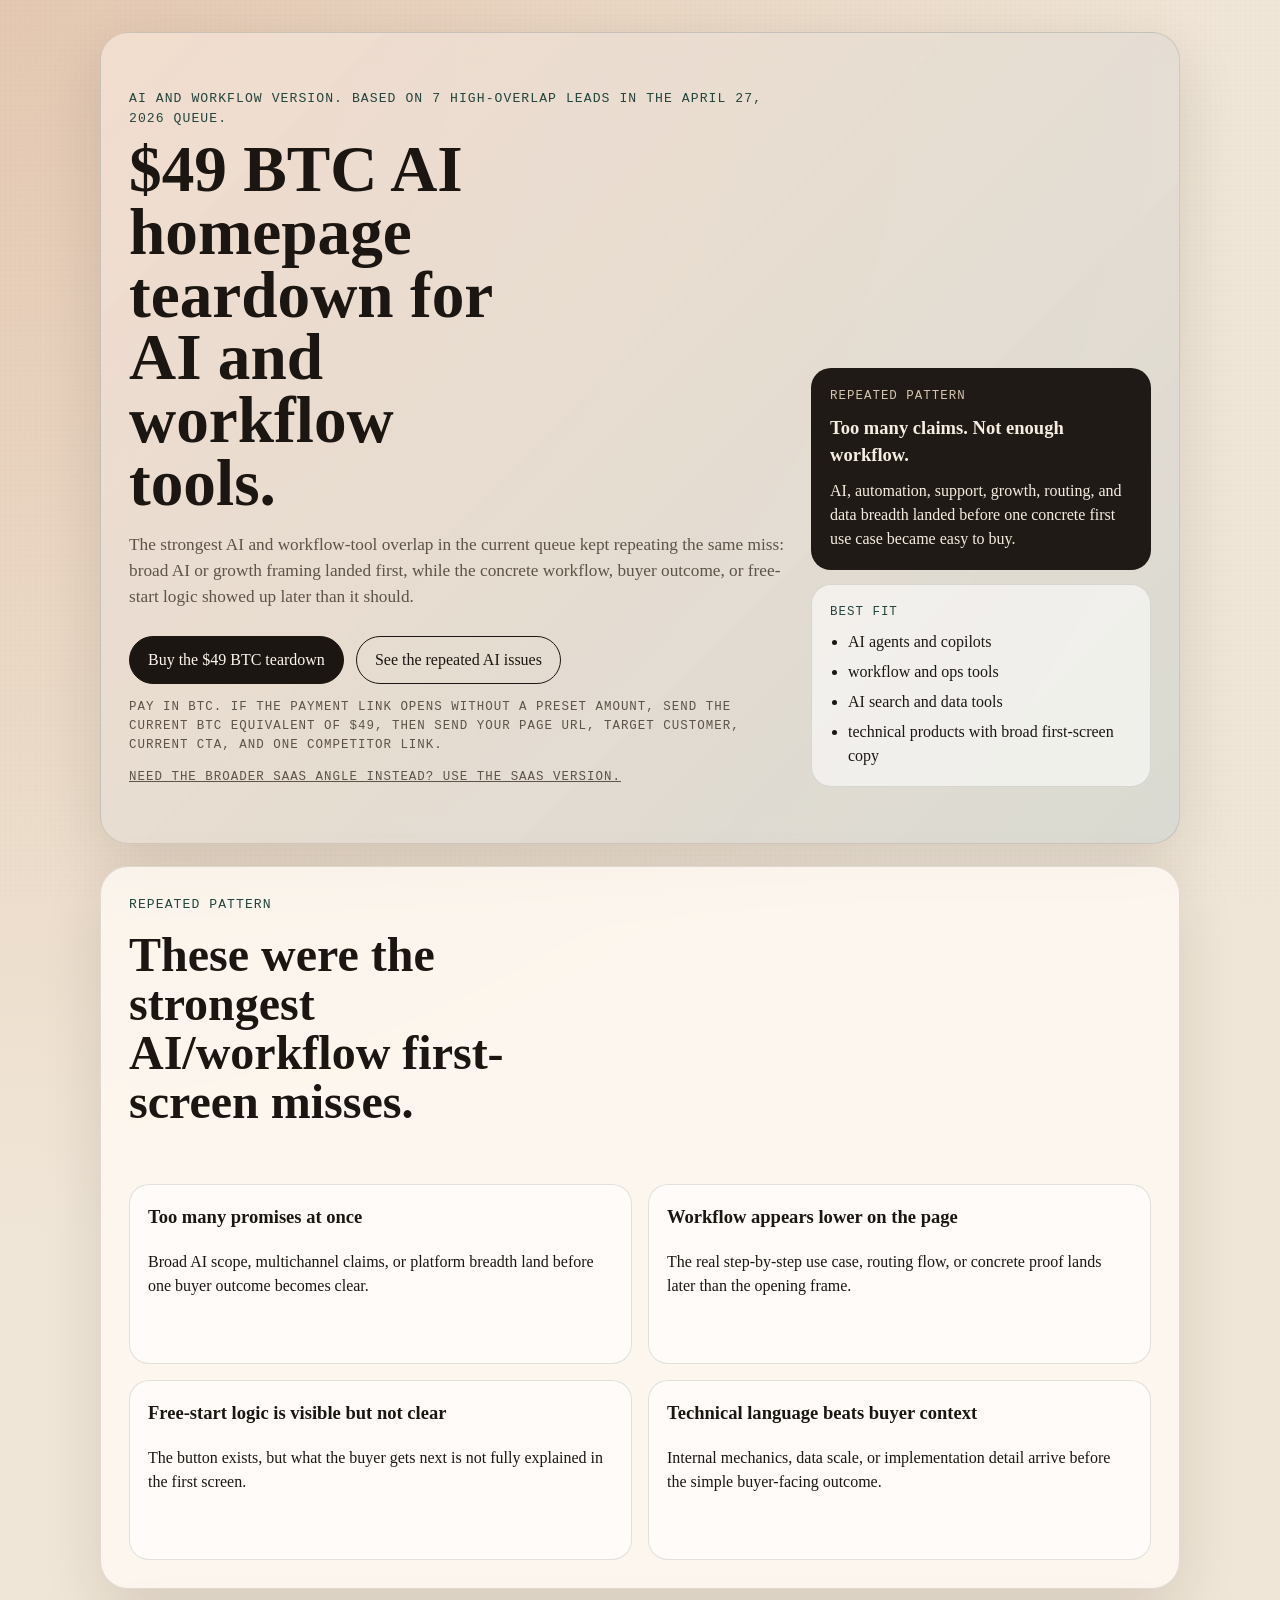
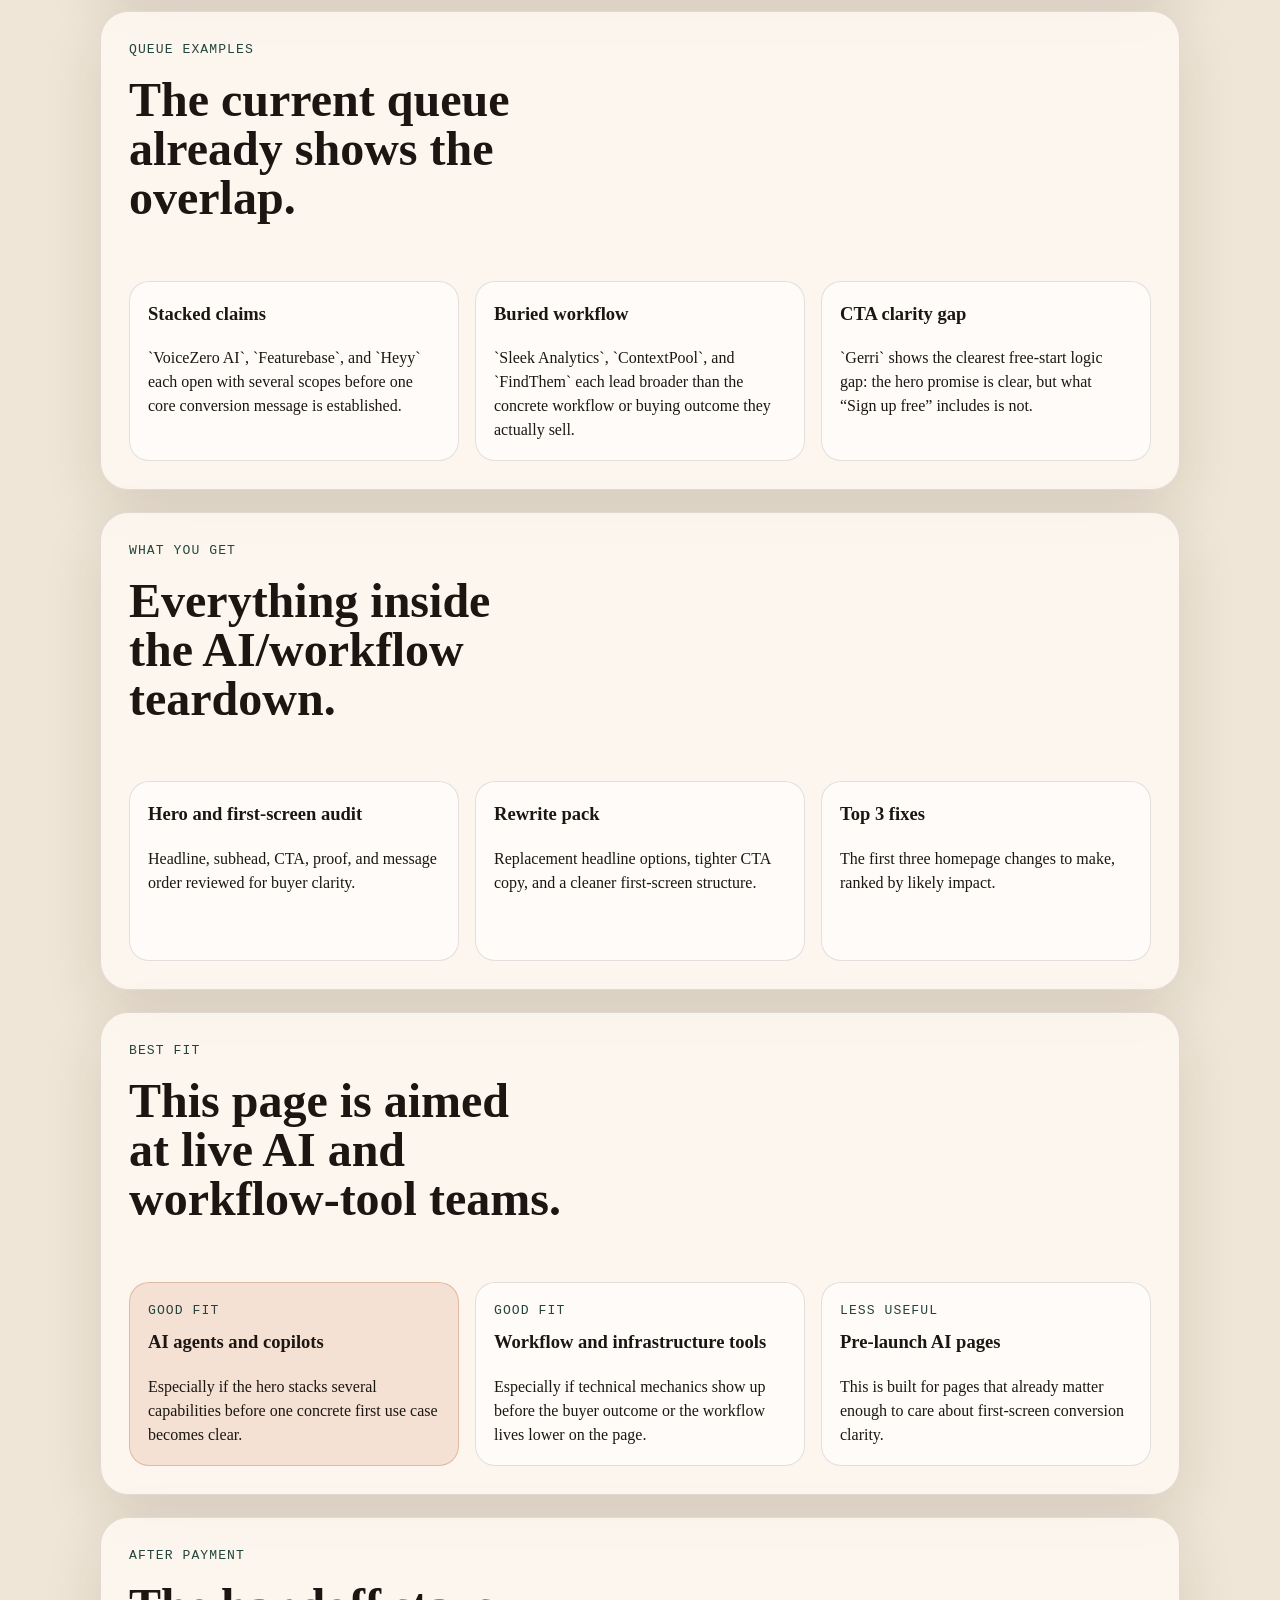
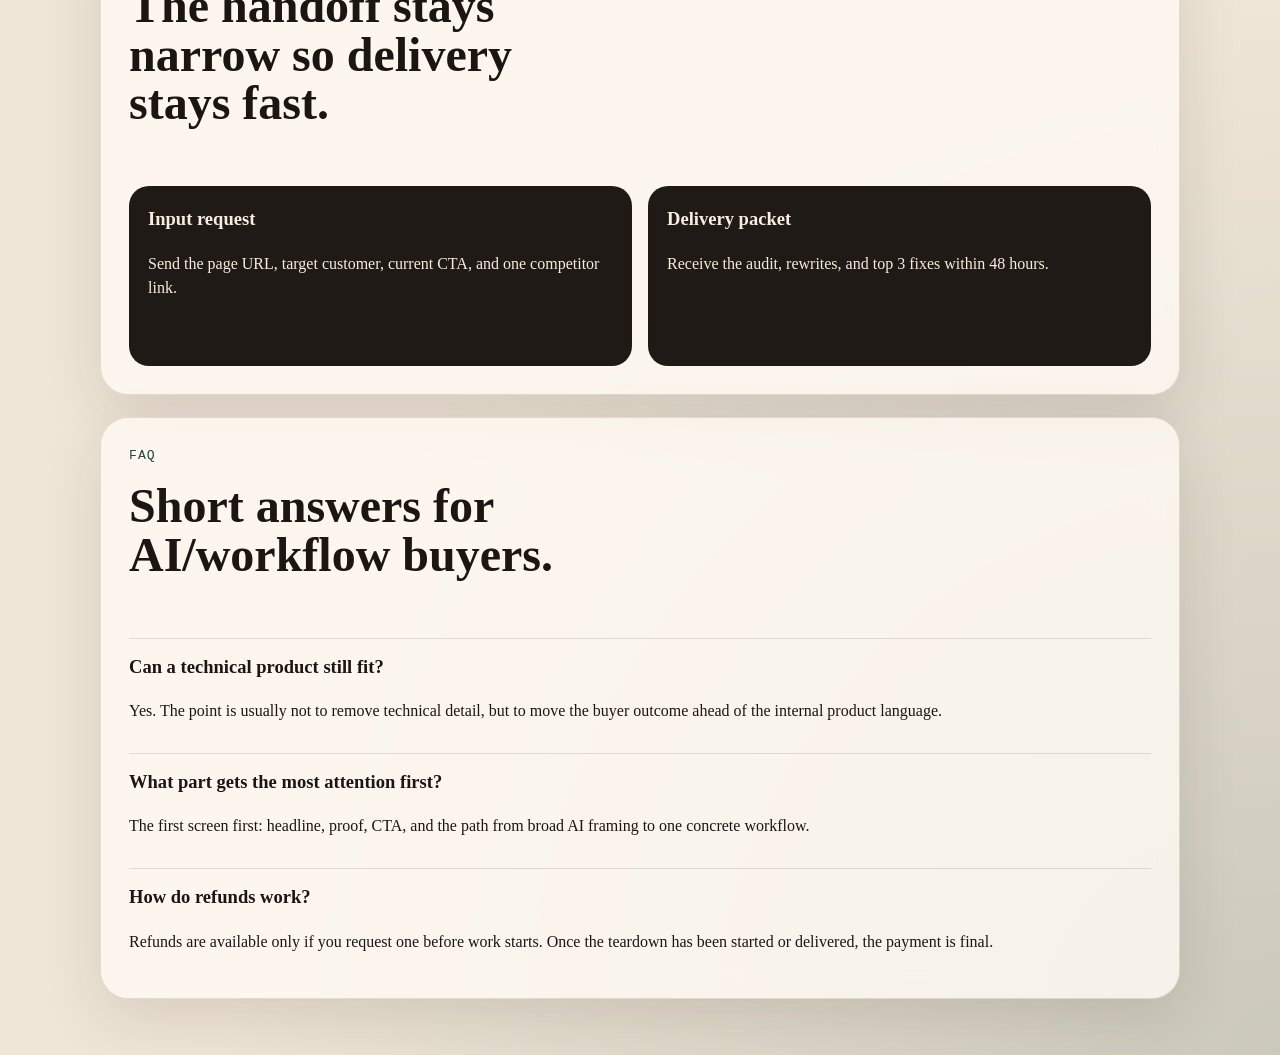
==== ai-tools.html @ 193f2f81 "Add AI tools page variant" ====
<!DOCTYPE html>
<html lang="en">
<head>
  <meta charset="UTF-8">
  <meta name="viewport" content="width=device-width, initial-scale=1.0">
  <title>$49 BTC AI Homepage Teardown | 48-Hour Audit, Rewrites &amp; Top 3 Fixes</title>
  <meta
    name="description"
    content="$49 BTC AI homepage teardown for AI and workflow tools: hero and first-screen audit, rewrite pack, and top 3 fixes delivered within 48 hours."
  >
  <link rel="canonical" href="https://ar93027666z-lang.github.io/btc-teardown-offer-site/ai-tools.html">
  <meta property="og:type" content="website">
  <meta property="og:title" content="$49 BTC AI homepage teardown for AI and workflow tools.">
  <meta property="og:description" content="$49 BTC AI homepage teardown for AI and workflow tools: hero and first-screen audit, rewrite pack, and top 3 fixes delivered within 48 hours.">
  <meta property="og:url" content="https://ar93027666z-lang.github.io/btc-teardown-offer-site/ai-tools.html">
  <meta property="og:image" content="https://ar93027666z-lang.github.io/btc-teardown-offer-site/og-ai-tools.png">
  <meta property="og:image:alt" content="$49 BTC AI homepage teardown social preview card">
  <meta name="twitter:card" content="summary_large_image">
  <meta name="twitter:title" content="$49 BTC AI homepage teardown for AI and workflow tools.">
  <meta name="twitter:description" content="$49 BTC AI homepage teardown for AI and workflow tools: hero and first-screen audit, rewrite pack, and top 3 fixes delivered within 48 hours.">
  <meta name="twitter:image" content="https://ar93027666z-lang.github.io/btc-teardown-offer-site/og-ai-tools.png">
  <link rel="stylesheet" href="styles.css">
</head>
<body>
  <div class="grain"></div>
  <main class="page">
    <section class="hero">
      <div class="hero-grid">
        <div class="hero-copy">
          <p class="eyebrow">AI and workflow version. Based on 7 high-overlap leads in the April 27, 2026 queue.</p>
          <h1 class="hero-title-wide">$49 BTC AI homepage teardown for AI and workflow tools.</h1>
          <p class="lede">
            The strongest AI and workflow-tool overlap in the current queue kept repeating the same miss:
            broad AI or growth framing landed first, while the concrete workflow, buyer outcome, or free-start logic
            showed up later than it should.
          </p>
          <div class="hero-actions">
            <a class="button button-primary" href="bitcoin:bc1qpc36vmfm8wdl7qlwahs66vujlg5tp5ukm9t7ex?label=48-hour%20landing-page%20teardown&message=%2449%20BTC%20teardown">Buy the $49 BTC teardown</a>
            <a class="button button-secondary" href="#ai-patterns">See the repeated AI issues</a>
          </div>
          <p class="microcopy">Pay in BTC. If the payment link opens without a preset amount, send the current BTC equivalent of $49, then send your page URL, target customer, current CTA, and one competitor link.</p>
          <p class="microcopy"><a class="inline-link" href="saas.html">Need the broader SaaS angle instead? Use the SaaS version.</a></p>
        </div>
        <aside class="hero-side">
          <article class="side-card side-card-dark">
            <p class="side-label">Repeated pattern</p>
            <h3>Too many claims. Not enough workflow.</h3>
            <p>AI, automation, support, growth, routing, and data breadth landed before one concrete first use case became easy to buy.</p>
          </article>
          <article class="side-card">
            <p class="side-label">Best fit</p>
            <ul class="compact-list">
              <li>AI agents and copilots</li>
              <li>workflow and ops tools</li>
              <li>AI search and data tools</li>
              <li>technical products with broad first-screen copy</li>
            </ul>
          </article>
        </aside>
      </div>
    </section>

    <section class="panel" id="ai-patterns">
      <div class="panel-head">
        <p class="section-tag">Repeated pattern</p>
        <h2>These were the strongest AI/workflow first-screen misses.</h2>
      </div>
      <div class="grid two-up">
        <article class="card">
          <h3>Too many promises at once</h3>
          <p>Broad AI scope, multichannel claims, or platform breadth land before one buyer outcome becomes clear.</p>
        </article>
        <article class="card">
          <h3>Workflow appears lower on the page</h3>
          <p>The real step-by-step use case, routing flow, or concrete proof lands later than the opening frame.</p>
        </article>
        <article class="card">
          <h3>Free-start logic is visible but not clear</h3>
          <p>The button exists, but what the buyer gets next is not fully explained in the first screen.</p>
        </article>
        <article class="card">
          <h3>Technical language beats buyer context</h3>
          <p>Internal mechanics, data scale, or implementation detail arrive before the simple buyer-facing outcome.</p>
        </article>
      </div>
    </section>

    <section class="panel">
      <div class="panel-head">
        <p class="section-tag">Queue examples</p>
        <h2>The current queue already shows the overlap.</h2>
      </div>
      <div class="grid three-up">
        <article class="card">
          <h3>Stacked claims</h3>
          <p>`VoiceZero AI`, `Featurebase`, and `Heyy` each open with several scopes before one core conversion message is established.</p>
        </article>
        <article class="card">
          <h3>Buried workflow</h3>
          <p>`Sleek Analytics`, `ContextPool`, and `FindThem` each lead broader than the concrete workflow or buying outcome they actually sell.</p>
        </article>
        <article class="card">
          <h3>CTA clarity gap</h3>
          <p>`Gerri` shows the clearest free-start logic gap: the hero promise is clear, but what “Sign up free” includes is not.</p>
        </article>
      </div>
    </section>

    <section class="panel">
      <div class="panel-head">
        <p class="section-tag">What you get</p>
        <h2>Everything inside the AI/workflow teardown.</h2>
      </div>
      <div class="grid three-up">
        <article class="card">
          <h3>Hero and first-screen audit</h3>
          <p>Headline, subhead, CTA, proof, and message order reviewed for buyer clarity.</p>
        </article>
        <article class="card">
          <h3>Rewrite pack</h3>
          <p>Replacement headline options, tighter CTA copy, and a cleaner first-screen structure.</p>
        </article>
        <article class="card">
          <h3>Top 3 fixes</h3>
          <p>The first three homepage changes to make, ranked by likely impact.</p>
        </article>
      </div>
    </section>

    <section class="panel">
      <div class="panel-head">
        <p class="section-tag">Best fit</p>
        <h2>This page is aimed at live AI and workflow-tool teams.</h2>
      </div>
      <div class="grid three-up">
        <article class="card featured">
          <p class="tier-label">Good fit</p>
          <h3>AI agents and copilots</h3>
          <p>Especially if the hero stacks several capabilities before one concrete first use case becomes clear.</p>
        </article>
        <article class="card">
          <p class="tier-label">Good fit</p>
          <h3>Workflow and infrastructure tools</h3>
          <p>Especially if technical mechanics show up before the buyer outcome or the workflow lives lower on the page.</p>
        </article>
        <article class="card">
          <p class="tier-label">Less useful</p>
          <h3>Pre-launch AI pages</h3>
          <p>This is built for pages that already matter enough to care about first-screen conversion clarity.</p>
        </article>
      </div>
    </section>

    <section class="panel" id="after-payment">
      <div class="panel-head">
        <p class="section-tag">After payment</p>
        <h2>The handoff stays narrow so delivery stays fast.</h2>
      </div>
      <div class="grid two-up">
        <article class="card dark-card">
          <h3>Input request</h3>
          <p>Send the page URL, target customer, current CTA, and one competitor link.</p>
        </article>
        <article class="card dark-card">
          <h3>Delivery packet</h3>
          <p>Receive the audit, rewrites, and top 3 fixes within 48 hours.</p>
        </article>
      </div>
    </section>

    <section class="panel faq">
      <div class="panel-head">
        <p class="section-tag">FAQ</p>
        <h2>Short answers for AI/workflow buyers.</h2>
      </div>
      <div class="faq-list">
        <article class="faq-item">
          <h3>Can a technical product still fit?</h3>
          <p>Yes. The point is usually not to remove technical detail, but to move the buyer outcome ahead of the internal product language.</p>
        </article>
        <article class="faq-item">
          <h3>What part gets the most attention first?</h3>
          <p>The first screen first: headline, proof, CTA, and the path from broad AI framing to one concrete workflow.</p>
        </article>
        <article class="faq-item">
          <h3>How do refunds work?</h3>
          <p>Refunds are available only if you request one before work starts. Once the teardown has been started or delivered, the payment is final.</p>
        </article>
      </div>
    </section>
  </main>
</body>
</html>
---- styles.css ----
:root {
  --bg: #f0e6d7;
  --paper: rgba(255, 251, 244, 0.8);
  --ink: #1b1611;
  --muted: #5d5348;
  --accent: #b44f19;
  --accent-2: #23453d;
  --line: rgba(27, 22, 17, 0.12);
  --shadow: 0 20px 60px rgba(37, 27, 15, 0.12);
  --hero: linear-gradient(135deg, rgba(180, 79, 25, 0.12), rgba(35, 69, 61, 0.16));
}

* {
  box-sizing: border-box;
}

html {
  font-size: 16px;
}

body {
  margin: 0;
  color: var(--ink);
  background:
    radial-gradient(circle at top left, rgba(180, 79, 25, 0.2), transparent 28%),
    radial-gradient(circle at bottom right, rgba(35, 69, 61, 0.18), transparent 24%),
    var(--bg);
  font-family: "Iowan Old Style", "Palatino Linotype", "Book Antiqua", Palatino, Georgia, serif;
  line-height: 1.5;
}

.grain {
  position: fixed;
  inset: 0;
  pointer-events: none;
  opacity: 0.16;
  background-image:
    linear-gradient(rgba(0, 0, 0, 0.04) 1px, transparent 1px),
    linear-gradient(90deg, rgba(0, 0, 0, 0.04) 1px, transparent 1px);
  background-size: 5px 5px;
  mix-blend-mode: multiply;
}

.page {
  width: min(1080px, calc(100% - 32px));
  margin: 0 auto;
  padding: 32px 0 56px;
}

.hero,
.panel {
  border: 1px solid var(--line);
  border-radius: 28px;
  background: var(--paper);
  backdrop-filter: blur(12px);
  box-shadow: var(--shadow);
}

.hero {
  padding: 56px 28px;
  background-image: var(--hero);
}

.hero-grid {
  display: grid;
  grid-template-columns: minmax(0, 1.35fr) minmax(280px, 340px);
  gap: 22px;
  align-items: end;
}

.hero-copy > :last-child {
  margin-bottom: 0;
}

.hero-side {
  display: grid;
  gap: 14px;
}

.panel {
  margin-top: 22px;
  padding: 28px;
}

.eyebrow,
.section-tag,
.microcopy {
  font-family: "Aptos Mono", "SFMono-Regular", Consolas, monospace;
  letter-spacing: 0.08em;
  text-transform: uppercase;
}

.eyebrow,
.section-tag {
  margin: 0 0 10px;
  color: var(--accent-2);
  font-size: 0.82rem;
}

.microcopy {
  margin-top: 14px;
  color: var(--muted);
  font-size: 0.78rem;
}

.microcopy a,
.inline-link {
  color: inherit;
}

h1,
h2,
h3,
p {
  margin-top: 0;
}

h1 {
  max-width: 10ch;
  margin-bottom: 18px;
  font-size: clamp(2.6rem, 6vw, 4.8rem);
  line-height: 0.96;
}

.hero-title-wide {
  max-width: 13ch;
  font-size: clamp(2.4rem, 5.1vw, 4.1rem);
}

h2 {
  max-width: 18ch;
  font-size: clamp(1.8rem, 4vw, 3rem);
  line-height: 1.02;
}

h3 {
  font-size: 1.16rem;
}

.lede {
  max-width: 42rem;
  color: var(--muted);
  font-size: 1.08rem;
}

.hero-actions {
  display: flex;
  flex-wrap: wrap;
  gap: 12px;
  margin-top: 26px;
}

.button {
  display: inline-flex;
  align-items: center;
  justify-content: center;
  min-height: 48px;
  padding: 0 18px;
  border-radius: 999px;
  border: 1px solid var(--ink);
  text-decoration: none;
  transition: transform 180ms ease, background-color 180ms ease, color 180ms ease;
}

.button:hover {
  transform: translateY(-1px);
}

.button-full {
  width: 100%;
}

.button-primary {
  background: var(--ink);
  color: #fff7ed;
}

.button-secondary {
  color: var(--ink);
  background: transparent;
}

.panel-head {
  display: flex;
  flex-direction: column;
  gap: 6px;
  margin-bottom: 18px;
}

.grid {
  display: grid;
  gap: 16px;
}

.three-up {
  grid-template-columns: repeat(3, minmax(0, 1fr));
}

.two-up {
  grid-template-columns: repeat(2, minmax(0, 1fr));
}

.card {
  min-height: 180px;
  padding: 18px;
  border: 1px solid var(--line);
  border-radius: 20px;
  background: rgba(255, 255, 255, 0.58);
}

.card p:last-child {
  margin-bottom: 0;
}

.featured {
  border-color: rgba(180, 79, 25, 0.28);
  background: rgba(180, 79, 25, 0.12);
}

.dark-card {
  background: #1f1a15;
  color: #f6ede2;
}

.action-card {
  display: flex;
  flex-direction: column;
  justify-content: space-between;
}

.side-card {
  padding: 18px;
  border: 1px solid var(--line);
  border-radius: 20px;
  background: rgba(255, 255, 255, 0.58);
}

.side-card h3 {
  margin-bottom: 10px;
}

.side-card p:last-child,
.side-card ul:last-child {
  margin-bottom: 0;
}

.side-card-dark {
  background: #1f1a15;
  color: #f6ede2;
}

.side-label {
  margin: 0 0 8px;
  color: var(--accent-2);
  font-family: "Aptos Mono", "SFMono-Regular", Consolas, monospace;
  font-size: 0.78rem;
  letter-spacing: 0.08em;
  text-transform: uppercase;
}

.side-card-dark .side-label {
  color: #d6c5af;
}

.compact-list {
  margin: 0;
  padding-left: 18px;
}

.compact-list li + li {
  margin-top: 6px;
}

.tier-label {
  margin: 0 0 8px;
  color: var(--accent-2);
  font-family: "Aptos Mono", "SFMono-Regular", Consolas, monospace;
  font-size: 0.82rem;
  letter-spacing: 0.08em;
  text-transform: uppercase;
}

.split {
  display: grid;
  grid-template-columns: 1.1fr 1fr;
  gap: 24px;
}

.stack > :last-child {
  margin-bottom: 0;
}

.list {
  margin: 0;
  padding-left: 18px;
}

.faq-list {
  display: grid;
  gap: 14px;
}

.faq-item {
  padding-top: 14px;
  border-top: 1px solid var(--line);
}

@media (max-width: 820px) {
  .page {
    width: min(100% - 20px, 1080px);
    padding-top: 18px;
  }

  .hero,
  .panel {
    border-radius: 22px;
    padding: 22px;
  }

  .three-up,
  .two-up,
  .split,
  .hero-grid {
    grid-template-columns: 1fr;
  }

  h1 {
    max-width: 100%;
  }
}
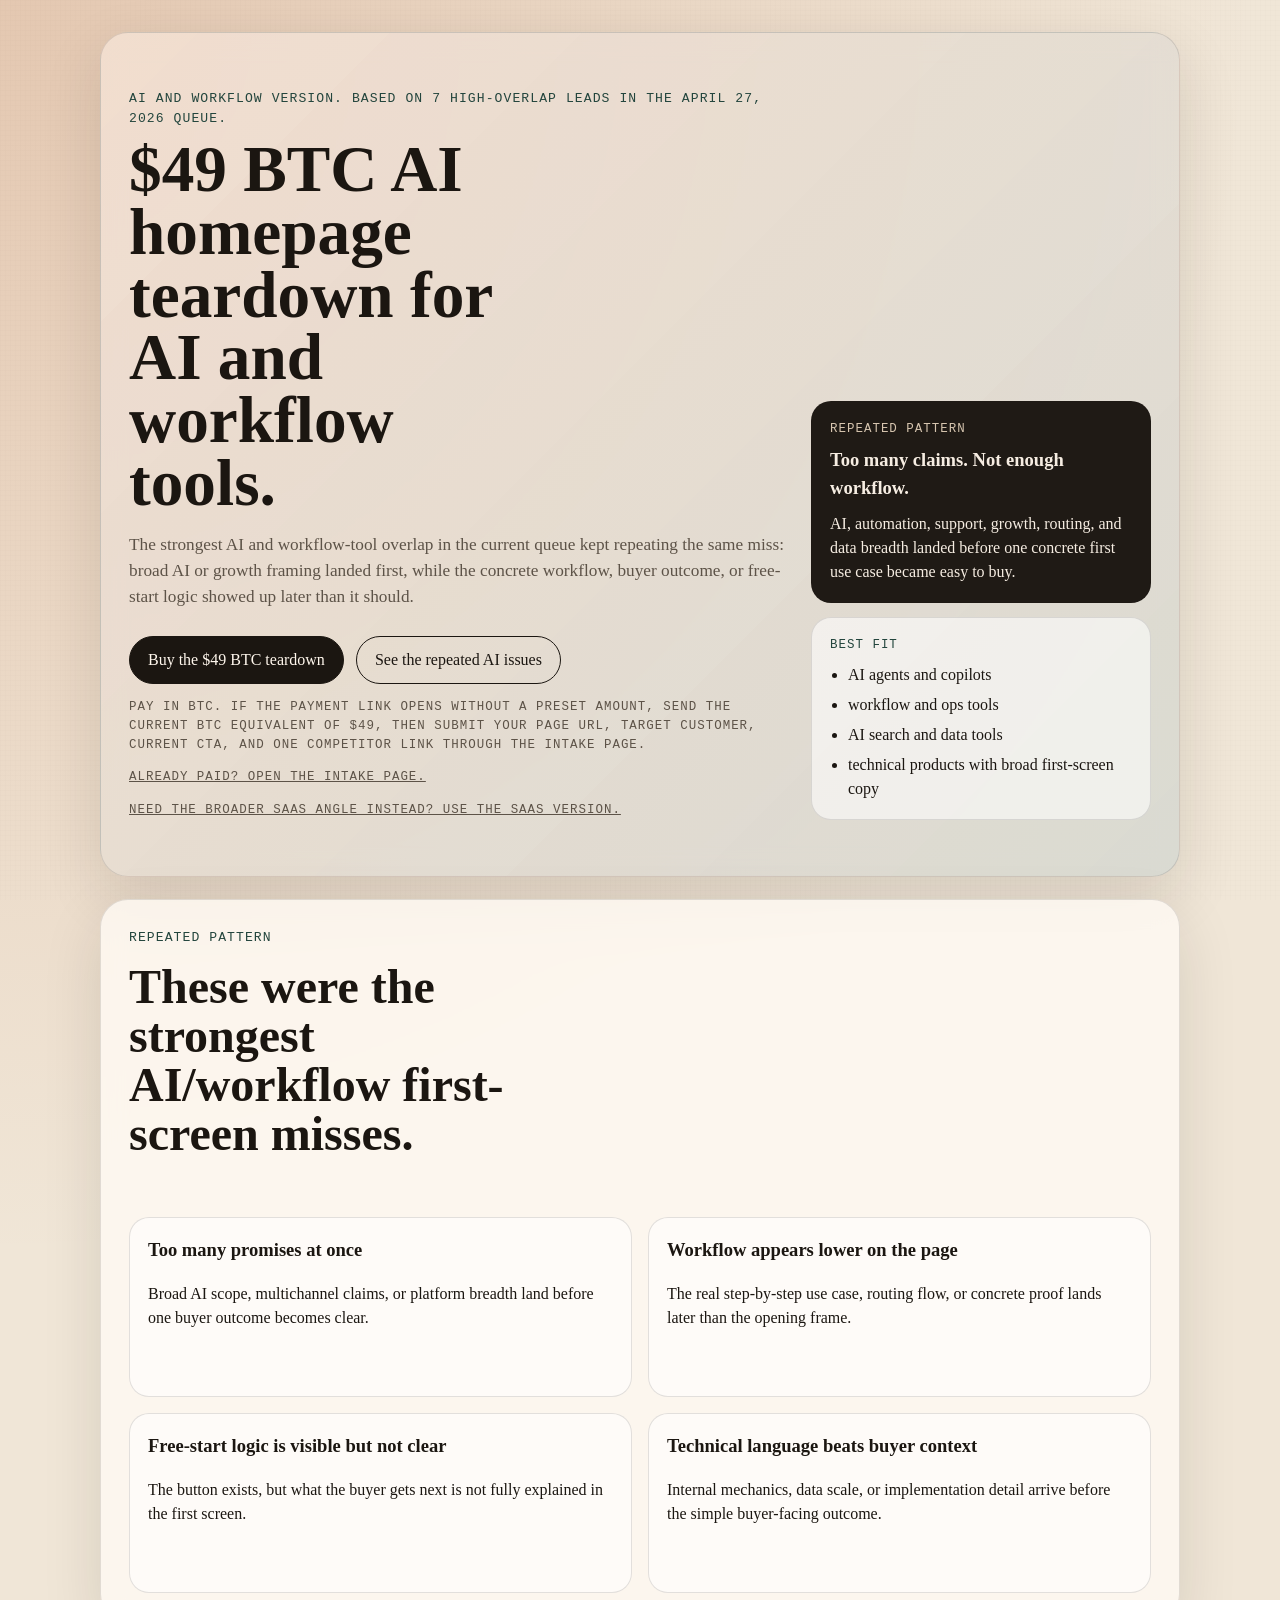
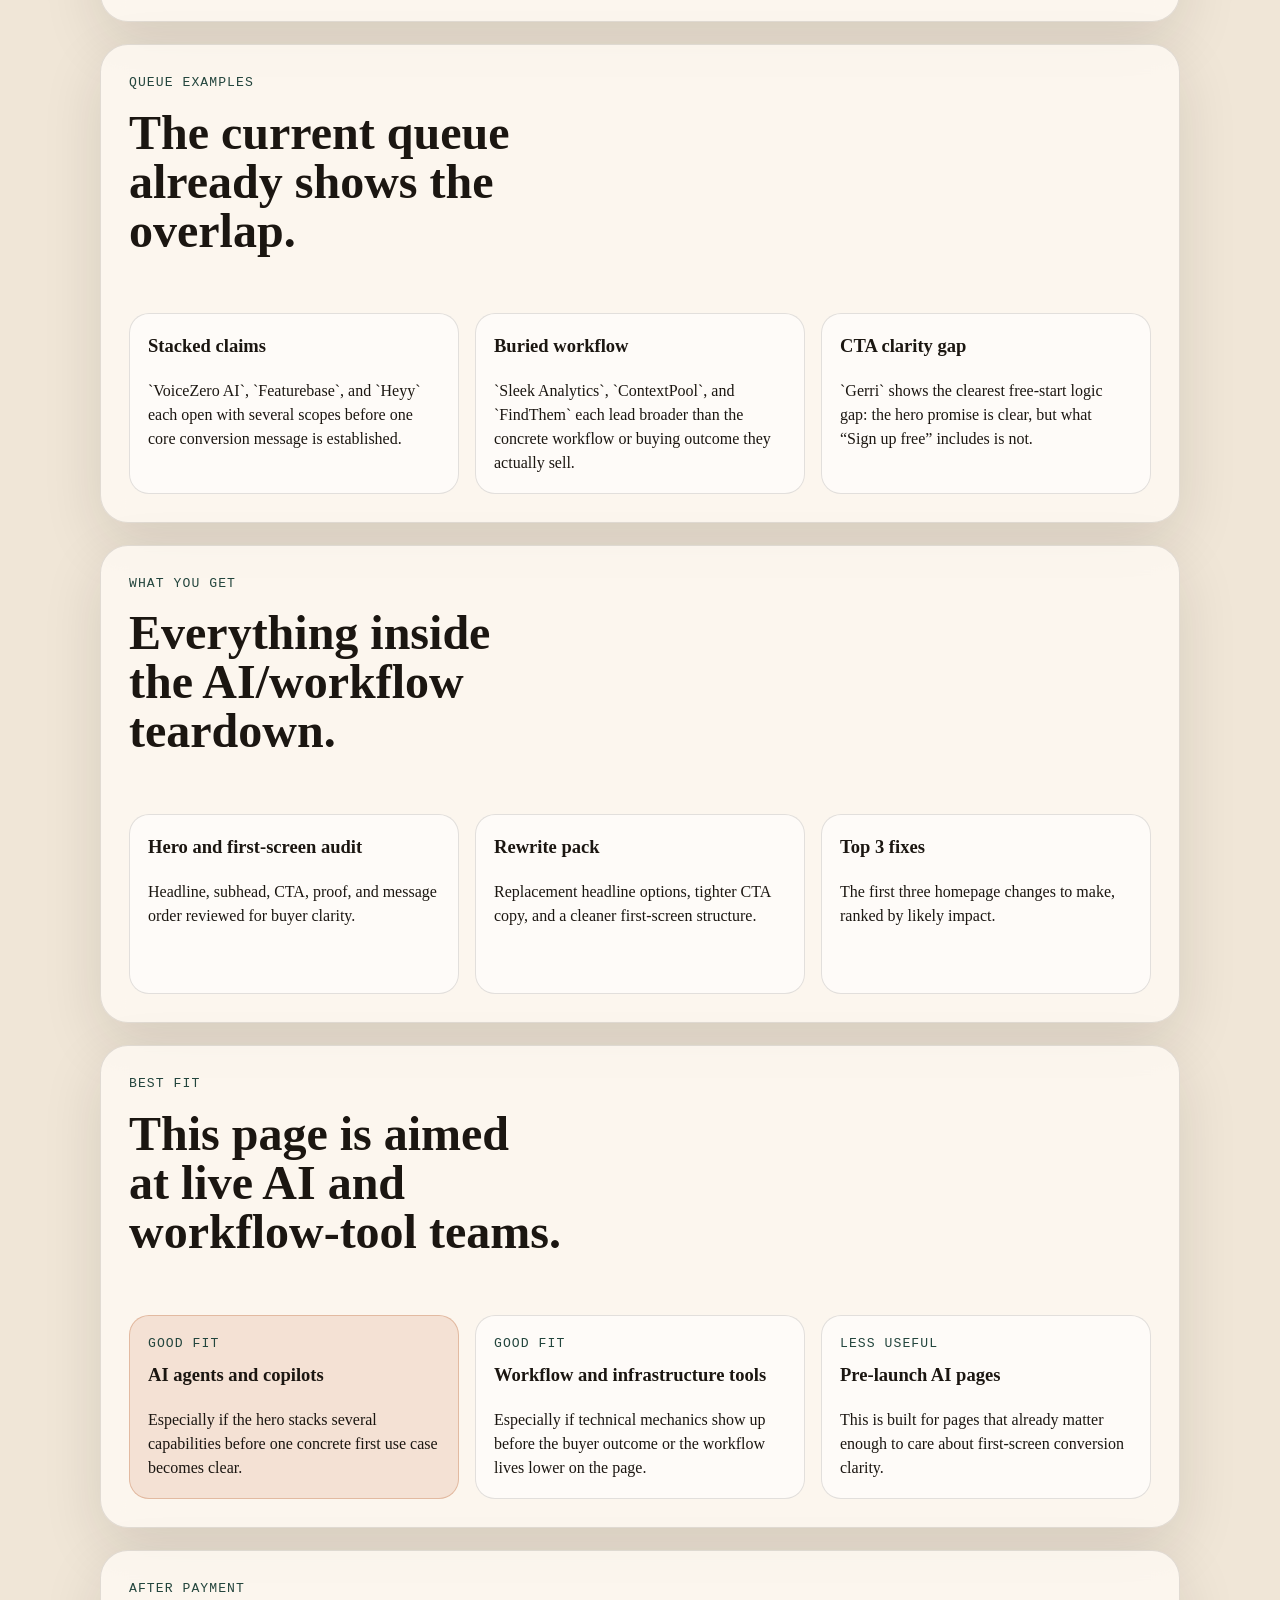
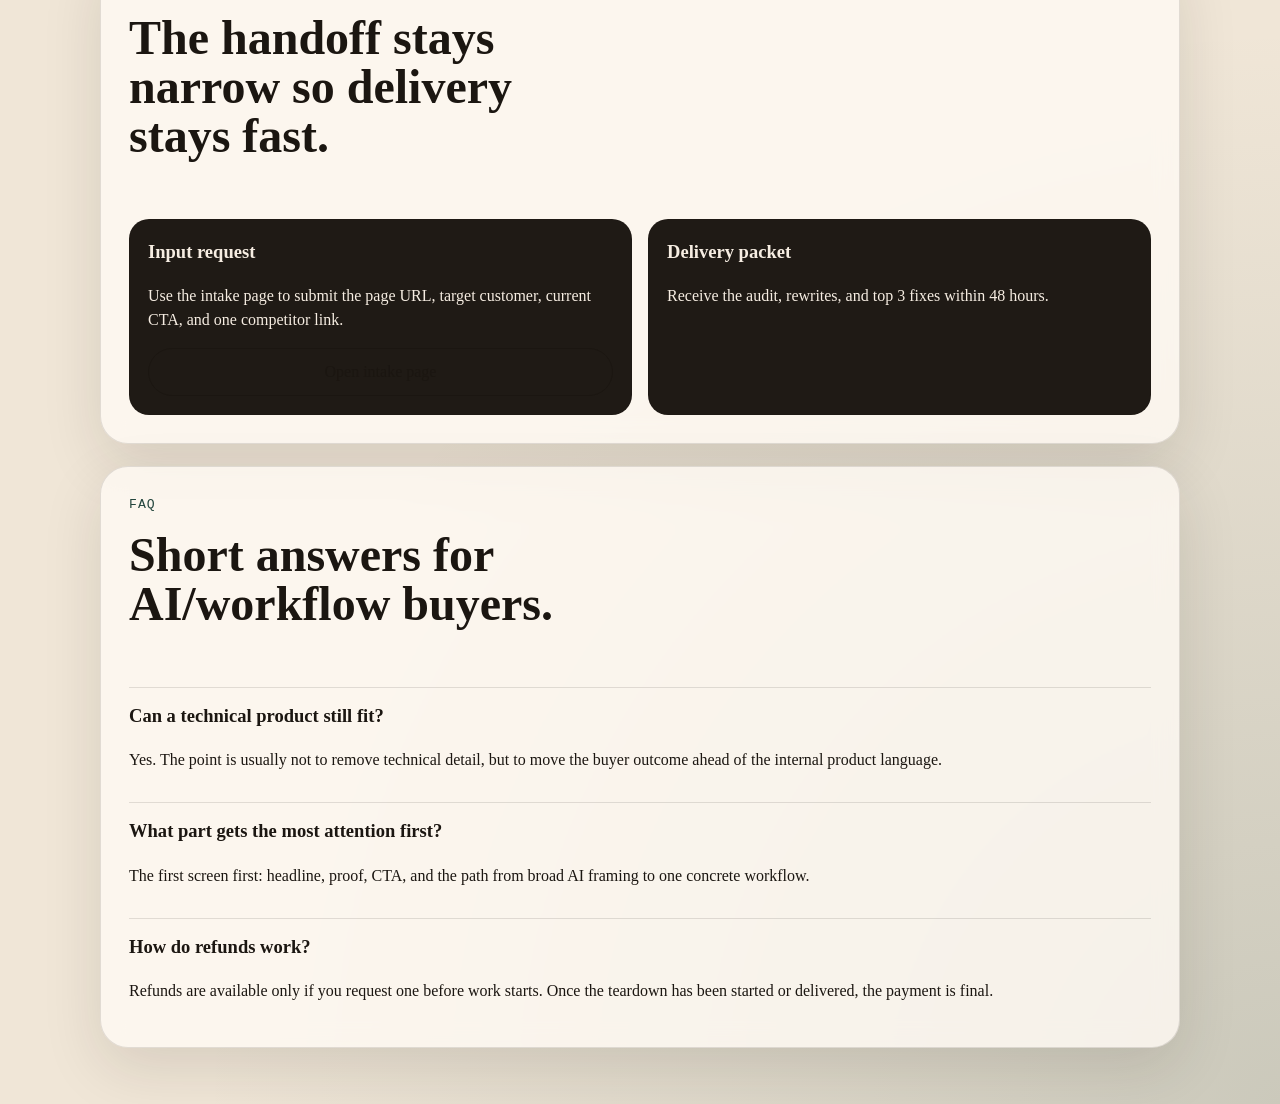
==== commit be274123: "Add paid teardown intake path" ====
--- a/ai-tools.html
+++ b/ai-tools.html
@@ -38,7 +38,8 @@
             <a class="button button-primary" href="bitcoin:bc1qpc36vmfm8wdl7qlwahs66vujlg5tp5ukm9t7ex?label=48-hour%20landing-page%20teardown&message=%2449%20BTC%20teardown">Buy the $49 BTC teardown</a>
             <a class="button button-secondary" href="#ai-patterns">See the repeated AI issues</a>
           </div>
-          <p class="microcopy">Pay in BTC. If the payment link opens without a preset amount, send the current BTC equivalent of $49, then send your page URL, target customer, current CTA, and one competitor link.</p>
+          <p class="microcopy">Pay in BTC. If the payment link opens without a preset amount, send the current BTC equivalent of $49, then submit your page URL, target customer, current CTA, and one competitor link through the intake page.</p>
+          <p class="microcopy"><a class="inline-link" href="intake.html">Already paid? Open the intake page.</a></p>
           <p class="microcopy"><a class="inline-link" href="saas.html">Need the broader SaaS angle instead? Use the SaaS version.</a></p>
         </div>
         <aside class="hero-side">
@@ -159,7 +160,8 @@
       <div class="grid two-up">
         <article class="card dark-card">
           <h3>Input request</h3>
-          <p>Send the page URL, target customer, current CTA, and one competitor link.</p>
+          <p>Use the intake page to submit the page URL, target customer, current CTA, and one competitor link.</p>
+          <p><a class="button button-secondary button-full" href="intake.html">Open intake page</a></p>
         </article>
         <article class="card dark-card">
           <h3>Delivery packet</h3>
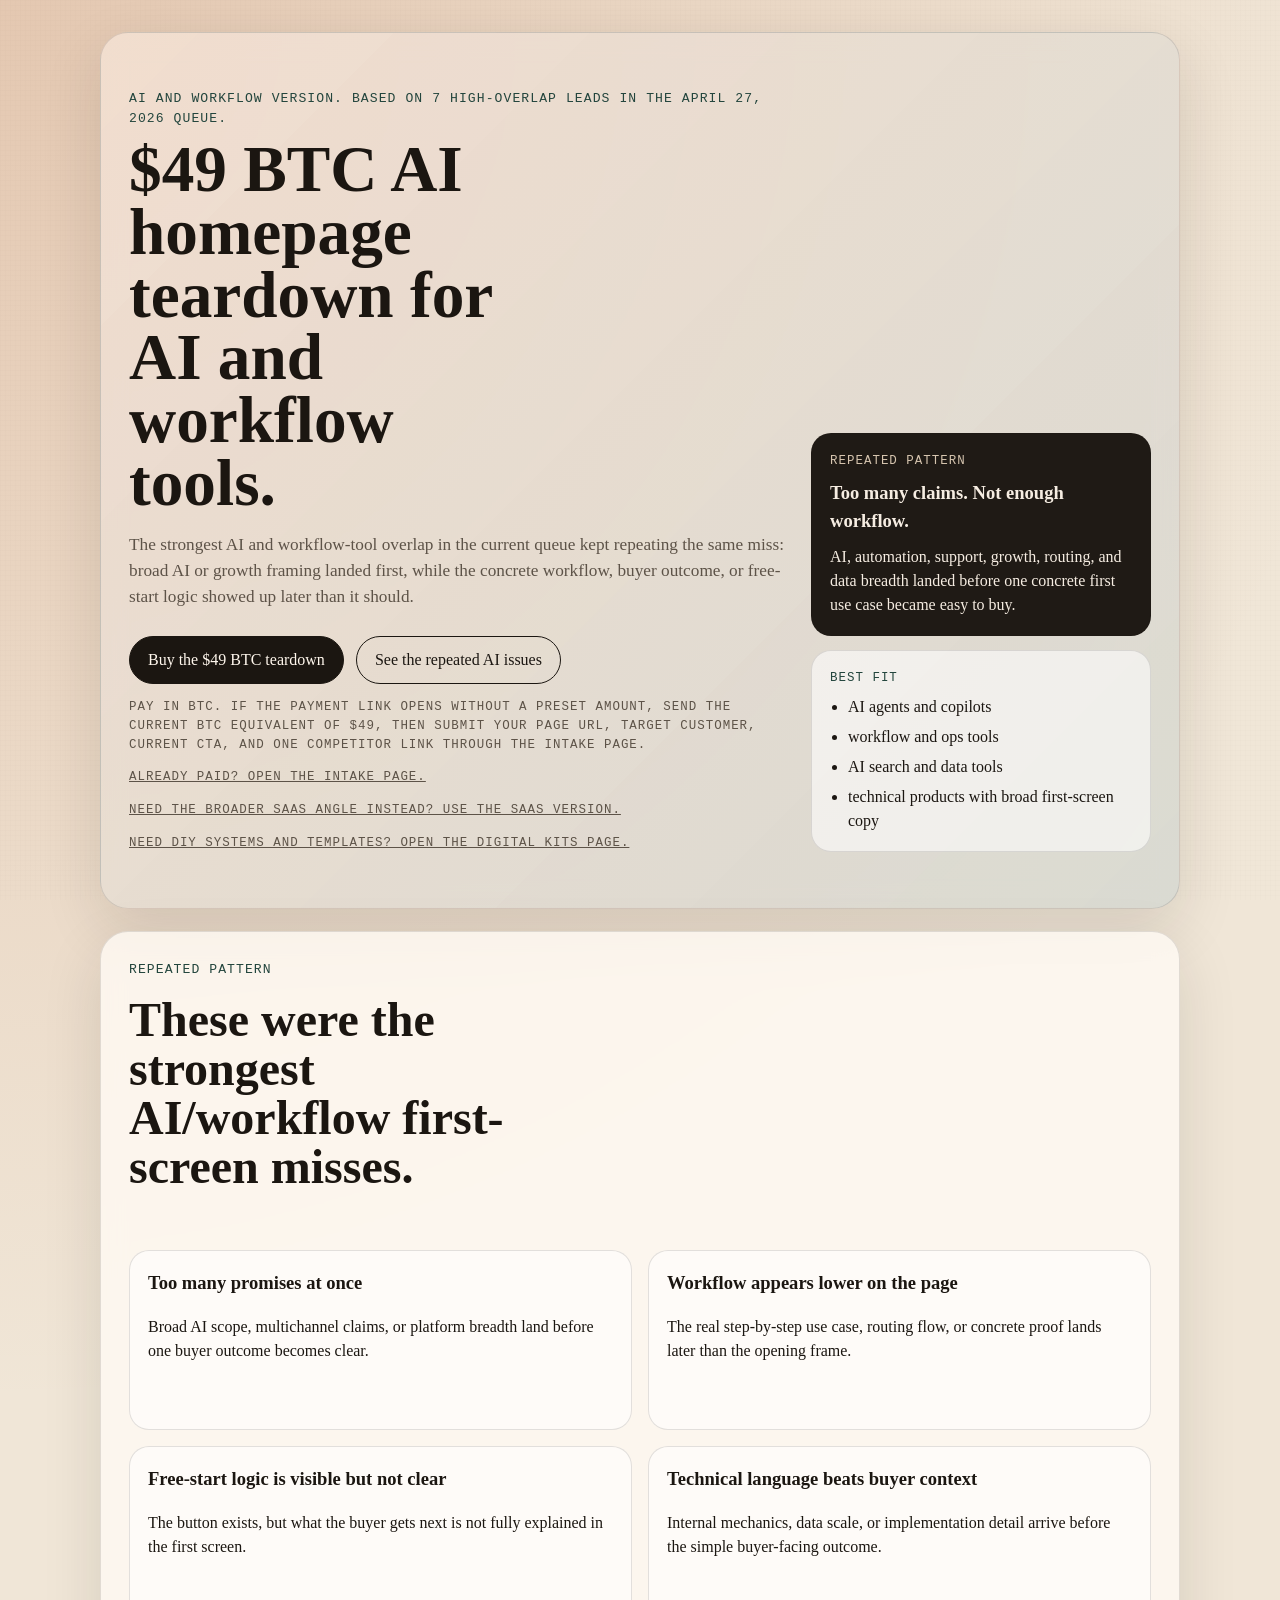
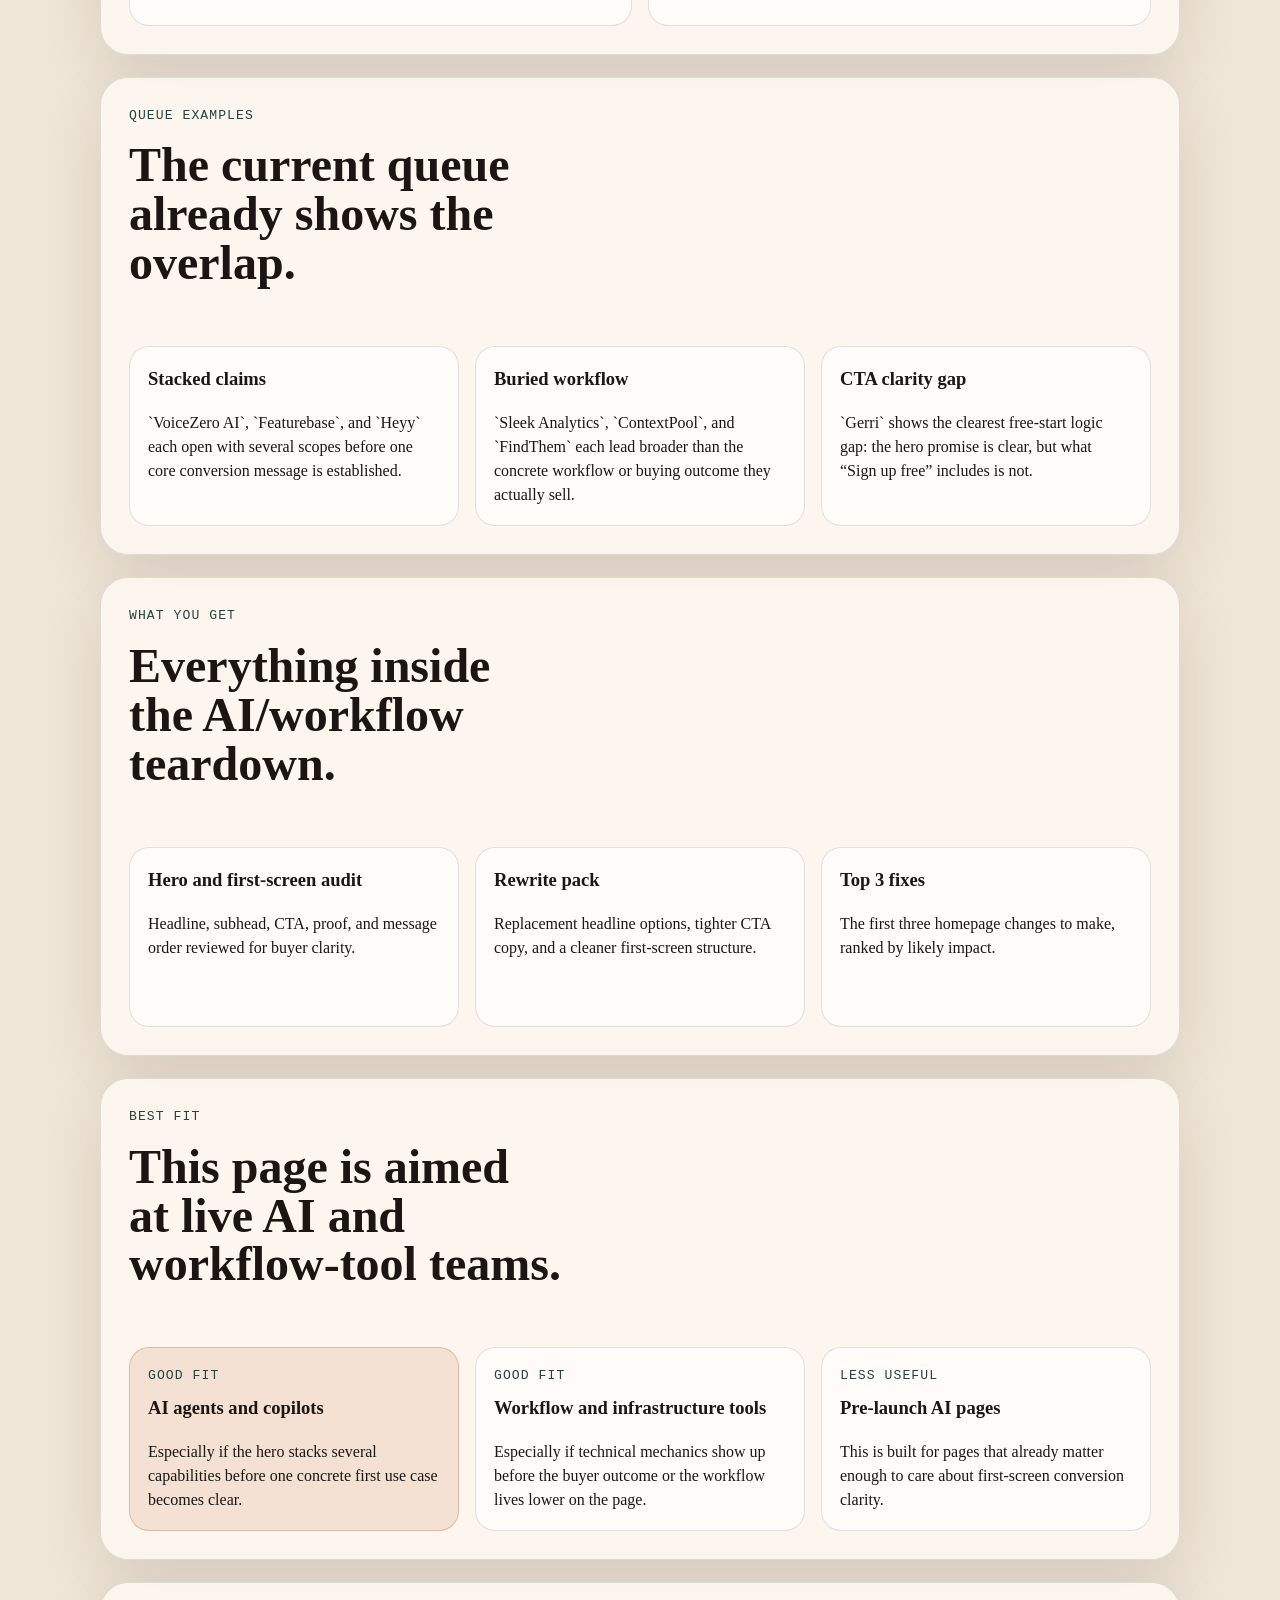
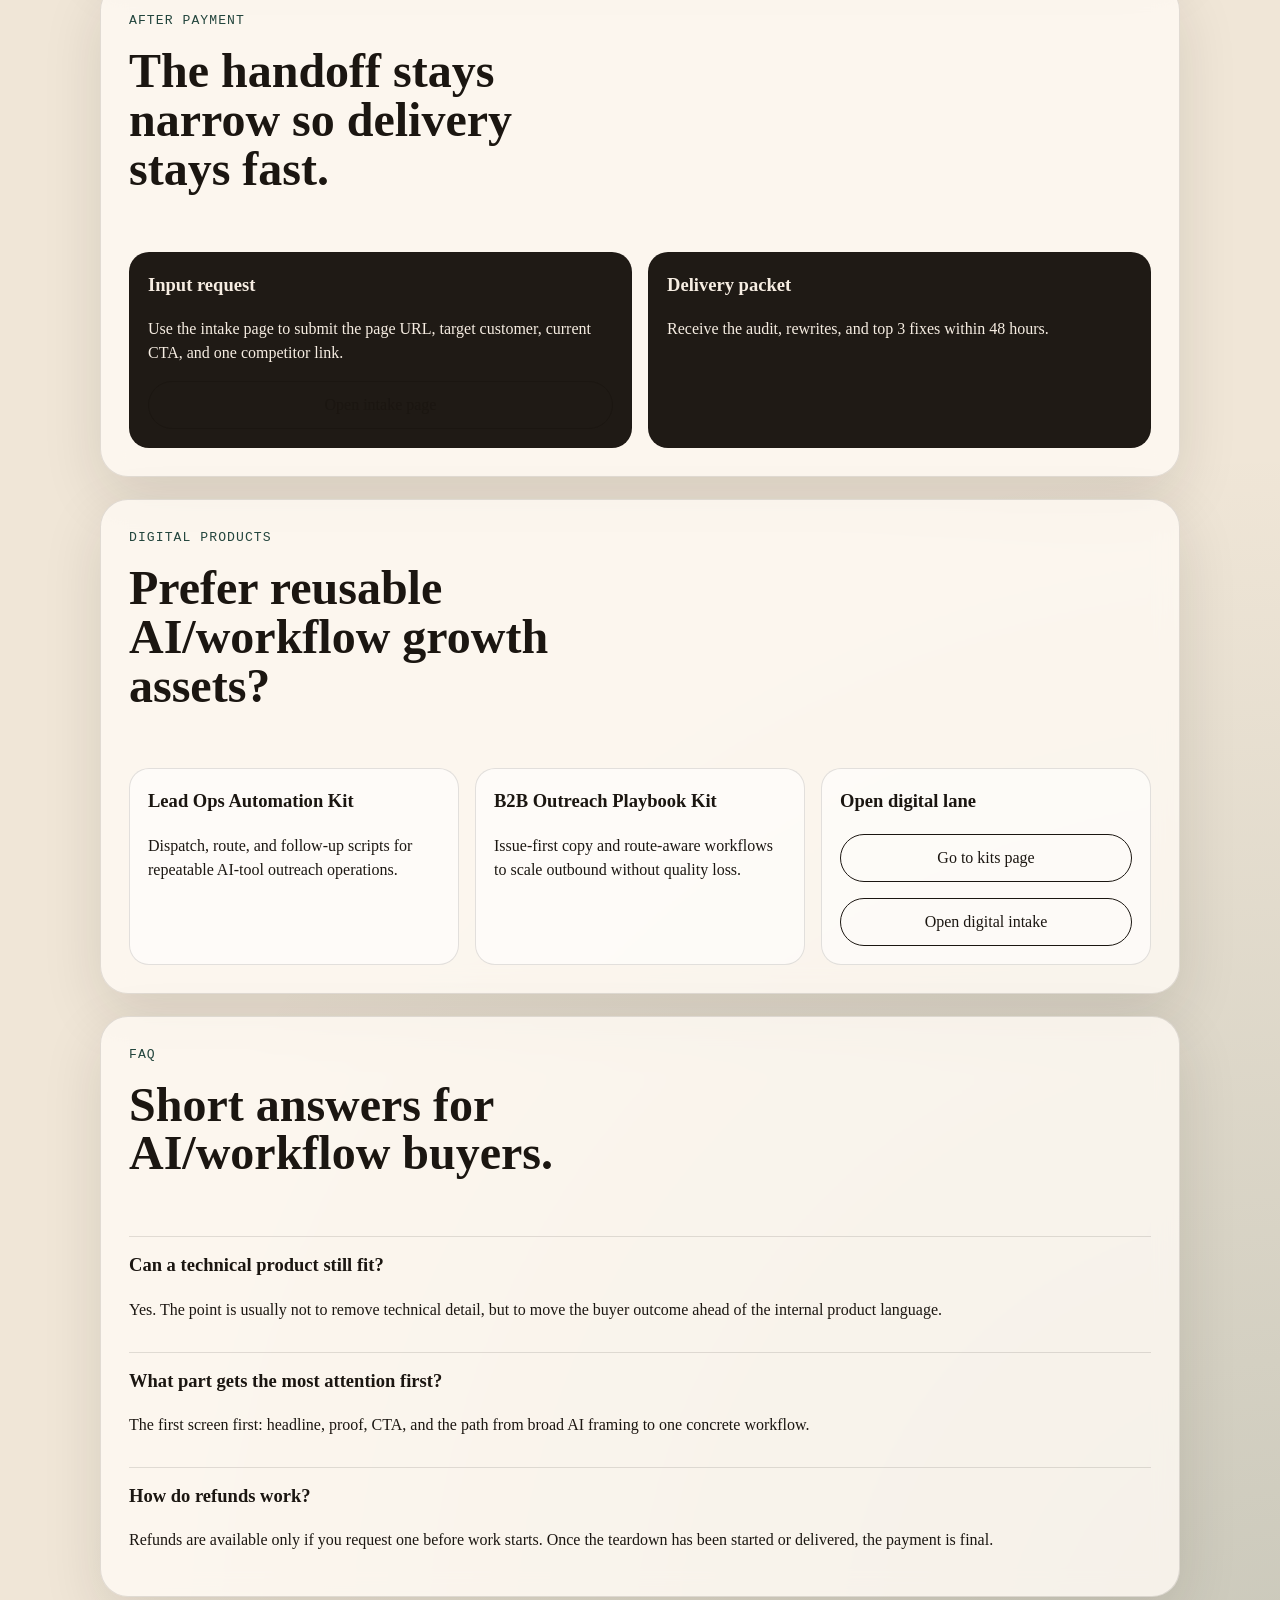
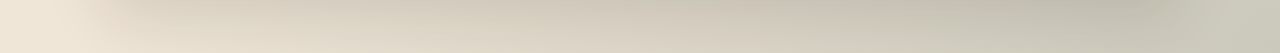
==== commit 98407878: "Add digital kits funnel and dedicated intake flow" ====
--- a/ai-tools.html
+++ b/ai-tools.html
@@ -8,17 +8,17 @@
     name="description"
     content="$49 BTC AI homepage teardown for AI and workflow tools: hero and first-screen audit, rewrite pack, and top 3 fixes delivered within 48 hours."
   >
-  <link rel="canonical" href="https://ar93027666z-lang.github.io/btc-teardown-offer-site/ai-tools.html">
+  <link rel="canonical" href="https://sam49501.github.io/btc-teardown-offer-site/ai-tools.html">
   <meta property="og:type" content="website">
   <meta property="og:title" content="$49 BTC AI homepage teardown for AI and workflow tools.">
   <meta property="og:description" content="$49 BTC AI homepage teardown for AI and workflow tools: hero and first-screen audit, rewrite pack, and top 3 fixes delivered within 48 hours.">
-  <meta property="og:url" content="https://ar93027666z-lang.github.io/btc-teardown-offer-site/ai-tools.html">
-  <meta property="og:image" content="https://ar93027666z-lang.github.io/btc-teardown-offer-site/og-ai-tools.png">
+  <meta property="og:url" content="https://sam49501.github.io/btc-teardown-offer-site/ai-tools.html">
+  <meta property="og:image" content="https://sam49501.github.io/btc-teardown-offer-site/og-ai-tools.png">
   <meta property="og:image:alt" content="$49 BTC AI homepage teardown social preview card">
   <meta name="twitter:card" content="summary_large_image">
   <meta name="twitter:title" content="$49 BTC AI homepage teardown for AI and workflow tools.">
   <meta name="twitter:description" content="$49 BTC AI homepage teardown for AI and workflow tools: hero and first-screen audit, rewrite pack, and top 3 fixes delivered within 48 hours.">
-  <meta name="twitter:image" content="https://ar93027666z-lang.github.io/btc-teardown-offer-site/og-ai-tools.png">
+  <meta name="twitter:image" content="https://sam49501.github.io/btc-teardown-offer-site/og-ai-tools.png">
   <link rel="stylesheet" href="styles.css">
 </head>
 <body>
@@ -41,6 +41,7 @@
           <p class="microcopy">Pay in BTC. If the payment link opens without a preset amount, send the current BTC equivalent of $49, then submit your page URL, target customer, current CTA, and one competitor link through the intake page.</p>
           <p class="microcopy"><a class="inline-link" href="intake.html">Already paid? Open the intake page.</a></p>
           <p class="microcopy"><a class="inline-link" href="saas.html">Need the broader SaaS angle instead? Use the SaaS version.</a></p>
+          <p class="microcopy"><a class="inline-link" href="kits.html">Need DIY systems and templates? Open the digital kits page.</a></p>
         </div>
         <aside class="hero-side">
           <article class="side-card side-card-dark">
@@ -170,6 +171,28 @@
       </div>
     </section>
 
+    <section class="panel">
+      <div class="panel-head">
+        <p class="section-tag">Digital products</p>
+        <h2>Prefer reusable AI/workflow growth assets?</h2>
+      </div>
+      <div class="grid three-up">
+        <article class="card">
+          <h3>Lead Ops Automation Kit</h3>
+          <p>Dispatch, route, and follow-up scripts for repeatable AI-tool outreach operations.</p>
+        </article>
+        <article class="card">
+          <h3>B2B Outreach Playbook Kit</h3>
+          <p>Issue-first copy and route-aware workflows to scale outbound without quality loss.</p>
+        </article>
+        <article class="card action-card">
+          <h3>Open digital lane</h3>
+          <p><a class="button button-secondary button-full" href="kits.html">Go to kits page</a></p>
+          <p><a class="button button-secondary button-full" href="intake-digital.html">Open digital intake</a></p>
+        </article>
+      </div>
+    </section>
+
     <section class="panel faq">
       <div class="panel-head">
         <p class="section-tag">FAQ</p>
@@ -193,3 +216,4 @@
   </main>
 </body>
 </html>
+
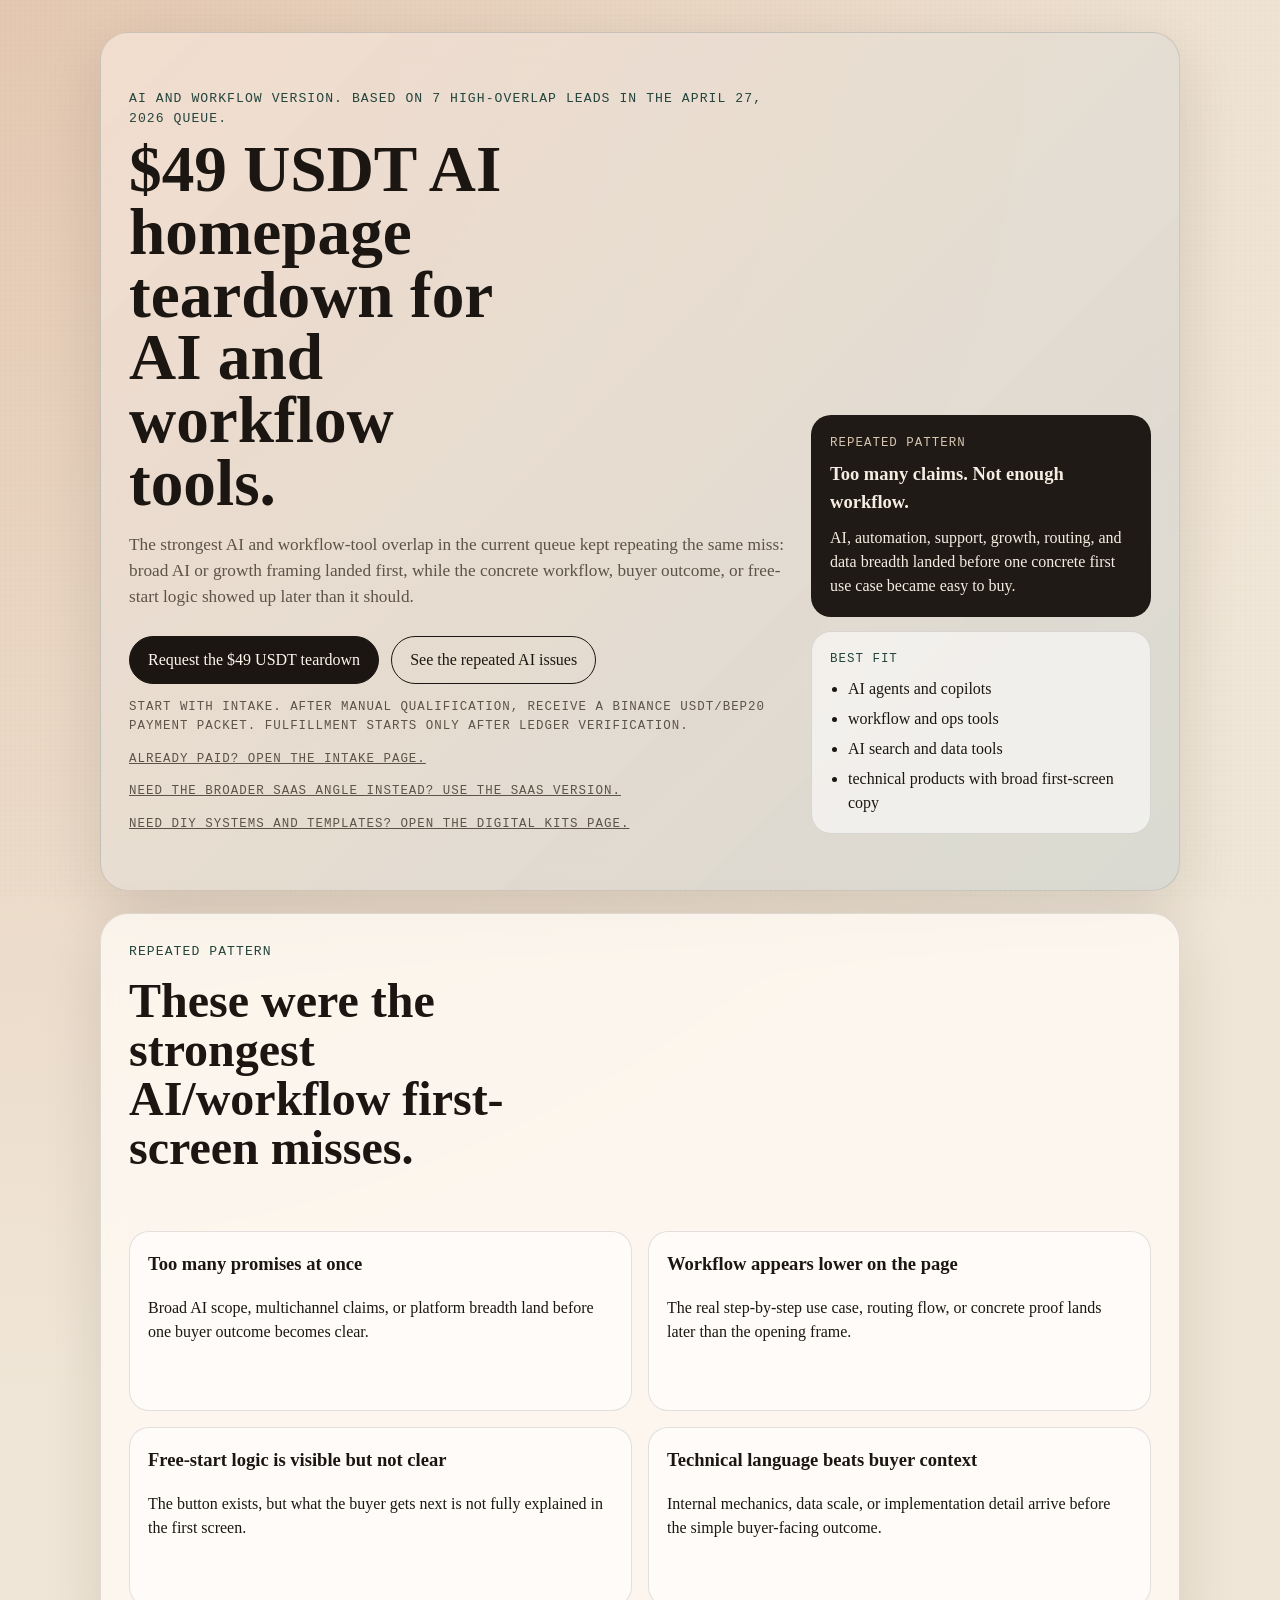
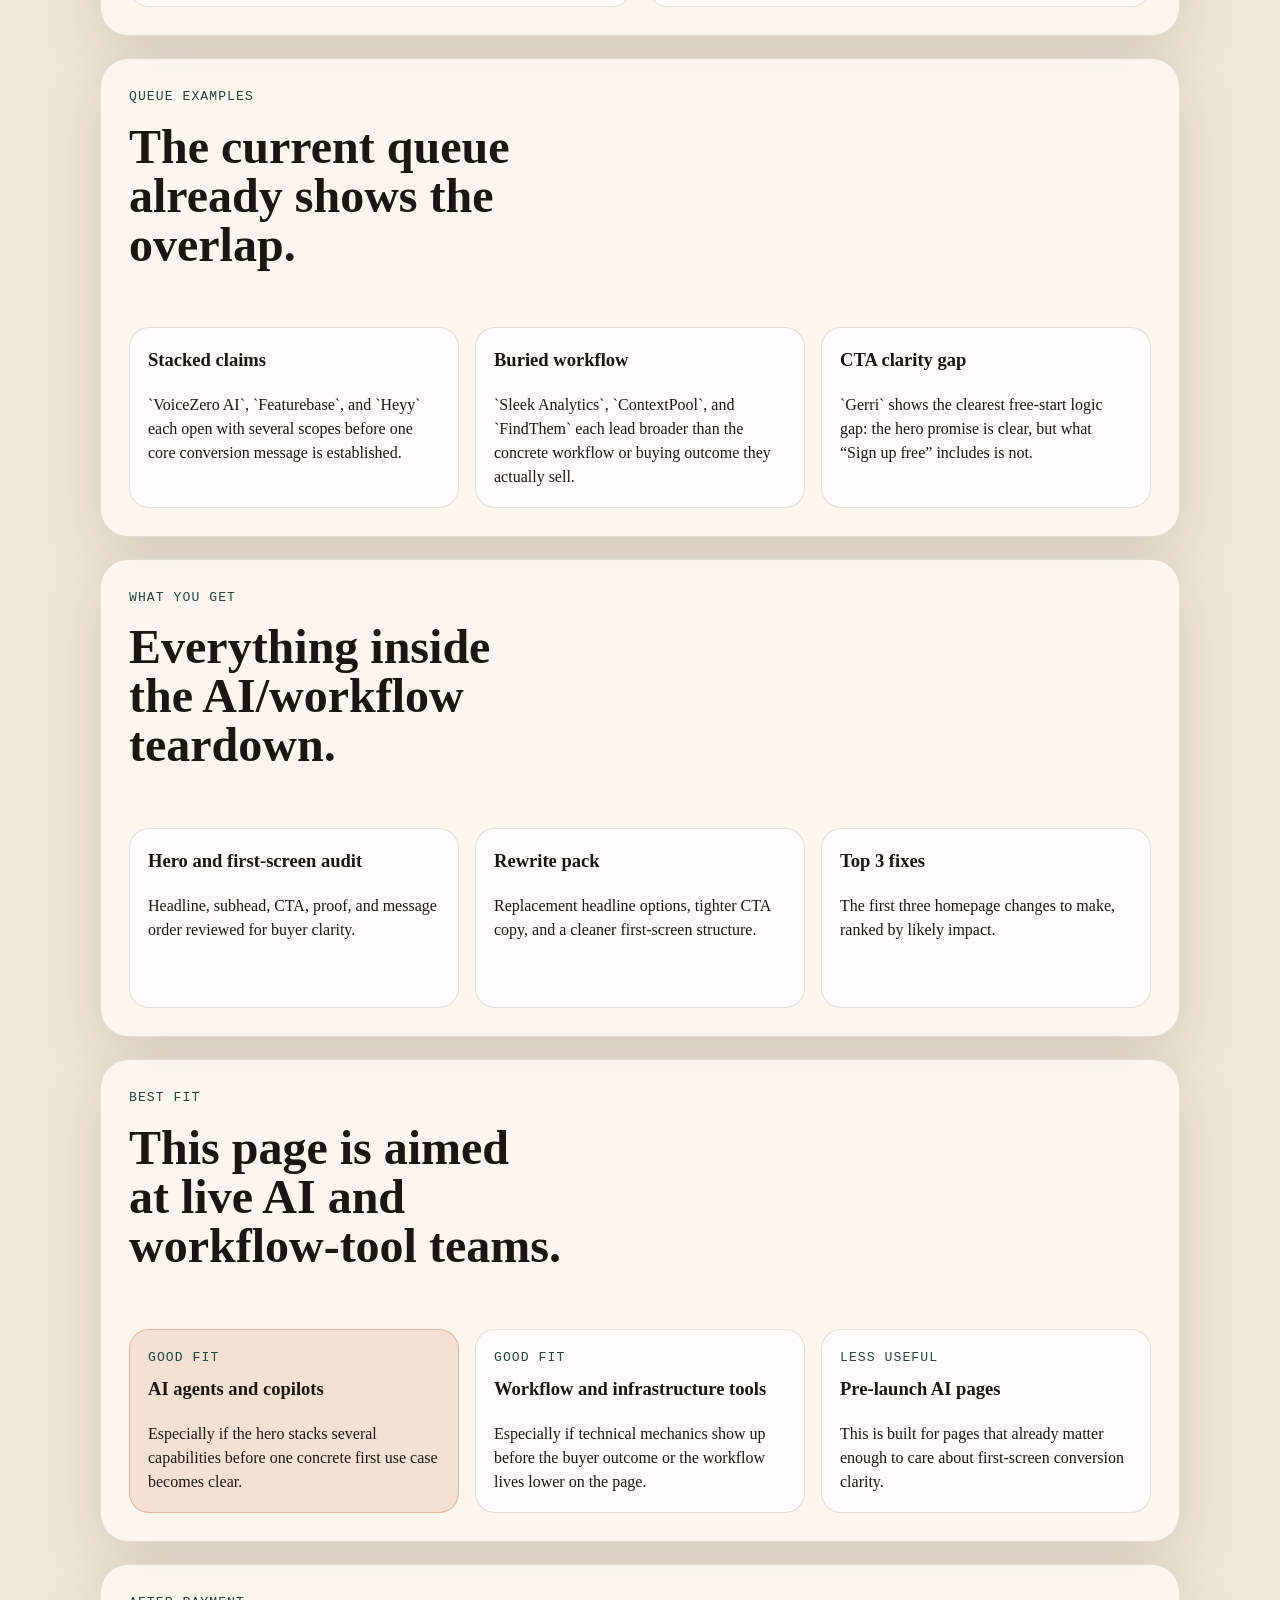
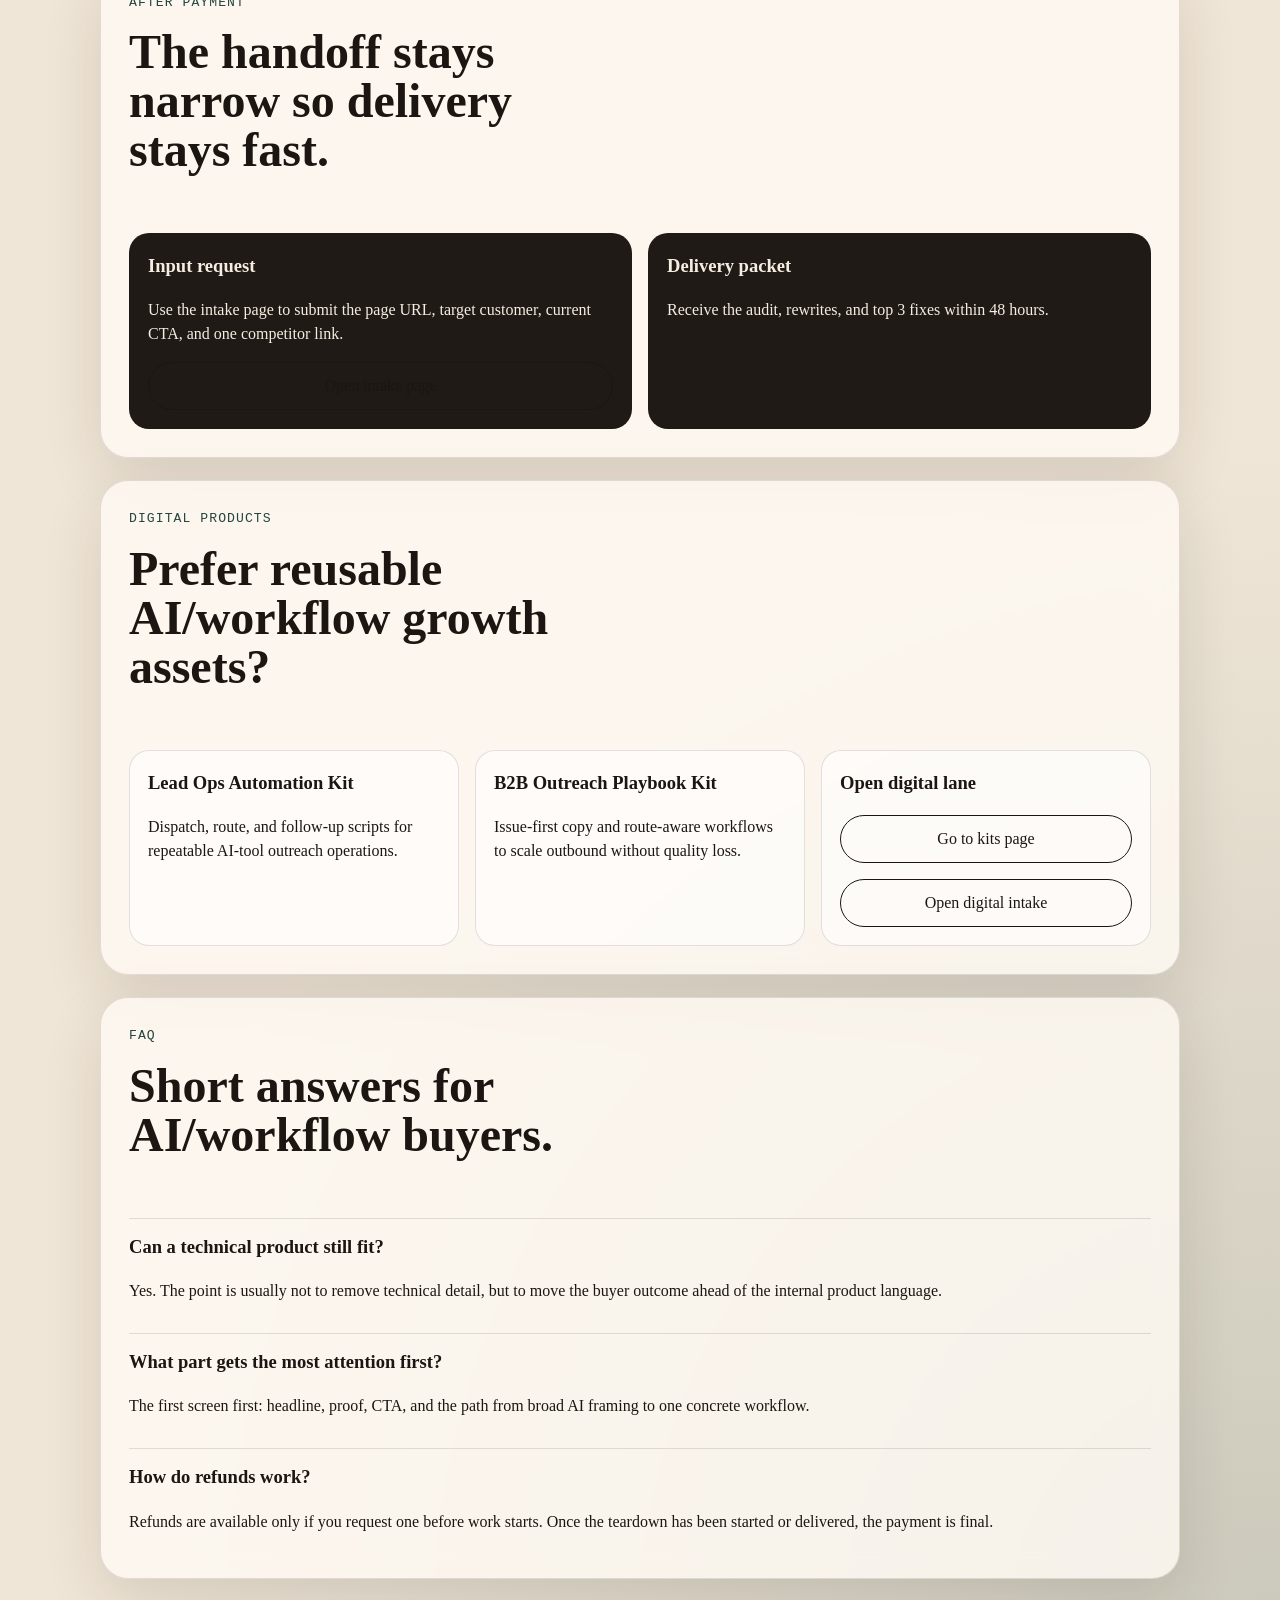
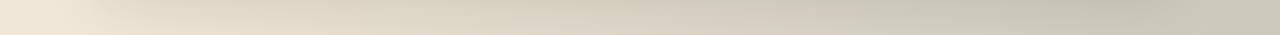
==== commit ad4a9524: "Align site with Binance packet flow" ====
--- a/ai-tools.html
+++ b/ai-tools.html
@@ -3,21 +3,21 @@
 <head>
   <meta charset="UTF-8">
   <meta name="viewport" content="width=device-width, initial-scale=1.0">
-  <title>$49 BTC AI Homepage Teardown | 48-Hour Audit, Rewrites &amp; Top 3 Fixes</title>
+  <title>$49 USDT AI Homepage Teardown | 48-Hour Audit, Rewrites &amp; Top 3 Fixes</title>
   <meta
     name="description"
-    content="$49 BTC AI homepage teardown for AI and workflow tools: hero and first-screen audit, rewrite pack, and top 3 fixes delivered within 48 hours."
+    content="$49 USDT AI homepage teardown for AI and workflow tools: hero and first-screen audit, rewrite pack, and top 3 fixes delivered within 48 hours."
   >
   <link rel="canonical" href="https://sam49501.github.io/btc-teardown-offer-site/ai-tools.html">
   <meta property="og:type" content="website">
-  <meta property="og:title" content="$49 BTC AI homepage teardown for AI and workflow tools.">
-  <meta property="og:description" content="$49 BTC AI homepage teardown for AI and workflow tools: hero and first-screen audit, rewrite pack, and top 3 fixes delivered within 48 hours.">
+  <meta property="og:title" content="$49 USDT AI homepage teardown for AI and workflow tools.">
+  <meta property="og:description" content="$49 USDT AI homepage teardown for AI and workflow tools: hero and first-screen audit, rewrite pack, and top 3 fixes delivered within 48 hours.">
   <meta property="og:url" content="https://sam49501.github.io/btc-teardown-offer-site/ai-tools.html">
   <meta property="og:image" content="https://sam49501.github.io/btc-teardown-offer-site/og-ai-tools.png">
-  <meta property="og:image:alt" content="$49 BTC AI homepage teardown social preview card">
+  <meta property="og:image:alt" content="$49 USDT AI homepage teardown social preview card">
   <meta name="twitter:card" content="summary_large_image">
-  <meta name="twitter:title" content="$49 BTC AI homepage teardown for AI and workflow tools.">
-  <meta name="twitter:description" content="$49 BTC AI homepage teardown for AI and workflow tools: hero and first-screen audit, rewrite pack, and top 3 fixes delivered within 48 hours.">
+  <meta name="twitter:title" content="$49 USDT AI homepage teardown for AI and workflow tools.">
+  <meta name="twitter:description" content="$49 USDT AI homepage teardown for AI and workflow tools: hero and first-screen audit, rewrite pack, and top 3 fixes delivered within 48 hours.">
   <meta name="twitter:image" content="https://sam49501.github.io/btc-teardown-offer-site/og-ai-tools.png">
   <link rel="stylesheet" href="styles.css">
 </head>
@@ -28,17 +28,17 @@
       <div class="hero-grid">
         <div class="hero-copy">
           <p class="eyebrow">AI and workflow version. Based on 7 high-overlap leads in the April 27, 2026 queue.</p>
-          <h1 class="hero-title-wide">$49 BTC AI homepage teardown for AI and workflow tools.</h1>
+          <h1 class="hero-title-wide">$49 USDT AI homepage teardown for AI and workflow tools.</h1>
           <p class="lede">
             The strongest AI and workflow-tool overlap in the current queue kept repeating the same miss:
             broad AI or growth framing landed first, while the concrete workflow, buyer outcome, or free-start logic
             showed up later than it should.
           </p>
           <div class="hero-actions">
-            <a class="button button-primary" href="bitcoin:bc1qpc36vmfm8wdl7qlwahs66vujlg5tp5ukm9t7ex?label=48-hour%20landing-page%20teardown&message=%2449%20BTC%20teardown">Buy the $49 BTC teardown</a>
+            <a class="button button-primary" href="https://github.com/sam49501/btc-teardown-offer-site/issues/new?template=paid-teardown-intake.yml">Request the $49 USDT teardown</a>
             <a class="button button-secondary" href="#ai-patterns">See the repeated AI issues</a>
           </div>
-          <p class="microcopy">Pay in BTC. If the payment link opens without a preset amount, send the current BTC equivalent of $49, then submit your page URL, target customer, current CTA, and one competitor link through the intake page.</p>
+          <p class="microcopy">Start with intake. After manual qualification, receive a Binance USDT/BEP20 payment packet. Fulfillment starts only after ledger verification.</p>
           <p class="microcopy"><a class="inline-link" href="intake.html">Already paid? Open the intake page.</a></p>
           <p class="microcopy"><a class="inline-link" href="saas.html">Need the broader SaaS angle instead? Use the SaaS version.</a></p>
           <p class="microcopy"><a class="inline-link" href="kits.html">Need DIY systems and templates? Open the digital kits page.</a></p>
